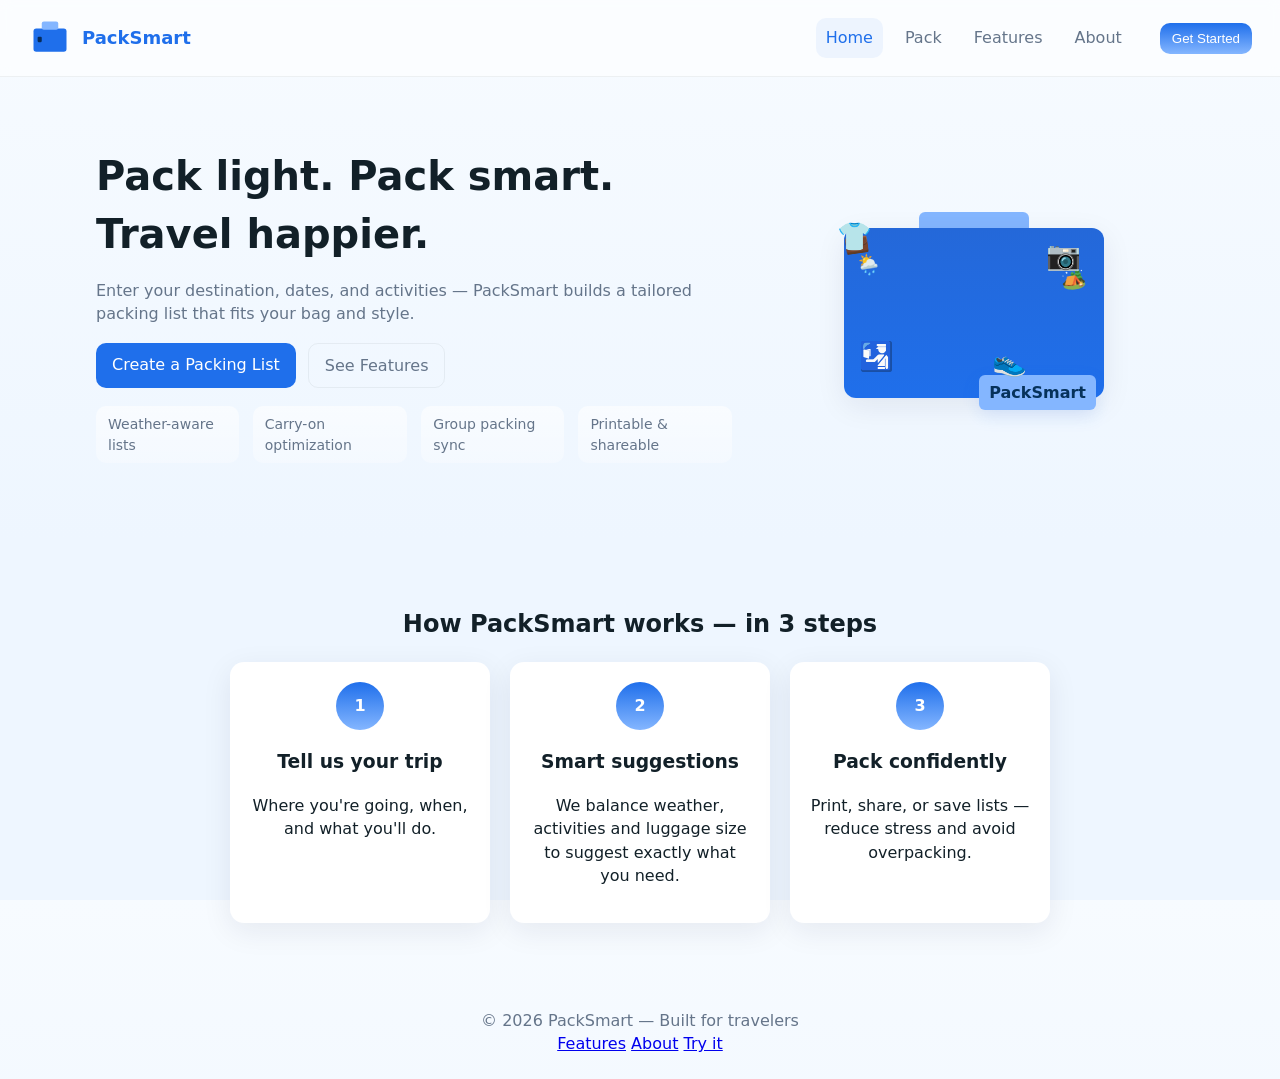
==== index.html @ b8e36433 "Add files via upload" ====
<!doctype html>
<html lang="en">
<head>
  <meta charset="utf-8" />
  <meta name="viewport" content="width=device-width,initial-scale=1"/>
  <title>PackSmart — Pack Perfectly Every Trip</title>
  <link rel="stylesheet" href="styles.css" />
  <script src="global.js" defer></script>
</head>
<body class="page-home">
  <header class="site-header">
    <a class="logo" href="index.html" aria-label="PackSmart home">
      <!-- simple suitcase svg logo -->
      <svg viewBox="0 0 64 64" width="44" height="44" aria-hidden="true">
        <rect x="8" y="18" width="48" height="34" rx="4" fill="#1f6feb"></rect>
        <rect x="20" y="8" width="24" height="12" rx="3" fill="#84b6ff"></rect>
        <rect x="14" y="30" width="6" height="8" rx="1.5" fill="#062b5a"></rect>
      </svg>
      <span>PackSmart</span>
    </a>

    <nav class="nav">
      <a href="index.html" class="nav-link current">Home</a>
      <a href="pack.html" class="nav-link">Pack</a>
      <a href="features.html" class="nav-link">Features</a>
      <a href="about.html" class="nav-link">About</a>
    </nav>

    <button class="cta" onclick="location.href='pack.html'">Get Started</button>
    <button class="burger" aria-label="Open menu" aria-expanded="false">
      <span></span><span></span><span></span>
    </button>
  </header>

  <main class="hero">
    <div class="hero-left">
      <h1 class="hero-title">Pack light. Pack smart. Travel happier.</h1>
      <p class="hero-sub">Enter your destination, dates, and activities — PackSmart builds a tailored packing list that fits your bag and style.</p>
      <div class="hero-actions">
        <a class="btn btn-primary" href="pack.html">Create a Packing List</a>
        <a class="btn btn-ghost" href="features.html">See Features</a>
      </div>

      <ul class="quick-features">
        <li>Weather-aware lists</li>
        <li>Carry-on optimization</li>
        <li>Group packing sync</li>
        <li>Printable & shareable</li>
      </ul>
    </div>

    <div class="hero-right">
      <!-- animated interactive suitcase -->
      <div class="suitcase-wrap">
        <div class="suitcase">
          <div class="suitcase-handle"></div>
          <div class="suitcase-body">
            <div class="tag">PackSmart</div>
            <div class="suitcase-sticker sticker-1">🌦️</div>
            <div class="suitcase-sticker sticker-2">🏕️</div>
            <div class="suitcase-sticker sticker-3">💼</div>
          </div>
        </div>

        <div class="floating-items">
          <div class="item shirt">👕</div>
          <div class="item camera">📷</div>
          <div class="item shoes">👟</div>
          <div class="item passport">🛂</div>
        </div>
      </div>
    </div>
  </main>

  <section class="how-it-works">
    <h2>How PackSmart works — in 3 steps</h2>
    <div class="steps">
      <div class="step">
        <div class="step-icon">1</div>
        <h3>Tell us your trip</h3>
        <p>Where you're going, when, and what you'll do.</p>
      </div>
      <div class="step">
        <div class="step-icon">2</div>
        <h3>Smart suggestions</h3>
        <p>We balance weather, activities and luggage size to suggest exactly what you need.</p>
      </div>
      <div class="step">
        <div class="step-icon">3</div>
        <h3>Pack confidently</h3>
        <p>Print, share, or save lists — reduce stress and avoid overpacking.</p>
      </div>
    </div>
  </section>

  <footer class="site-footer">
    <div>© <span id="year"></span> PackSmart — Built for travelers</div>
    <nav class="footer-nav">
      <a href="features.html">Features</a>
      <a href="about.html">About</a>
      <a href="pack.html">Try it</a>
    </nav>
  </footer>

  <script>
    // small inline script for year & header animation
    document.getElementById('year').textContent = new Date().getFullYear();
    // animate hero floating items on load
    window.addEventListener('load', () => {
      document.querySelector('.suitcase').classList.add('enter');
      document.querySelector('.floating-items').classList.add('float-in');
    });
  </script>
</body>
</html>
---- styles.css ----
/* PackSmart — styles.css
   Modern, responsive layout with many animations.
   Keep this file alongside the HTML files.
   NOTE: uses CSS variables for easy theming.
*/

:root{
  --bg:#f7fbff;
  --card:#ffffff;
  --muted:#65758a;
  --accent:#1f6feb;
  --accent-2:#84b6ff;
  --glass: rgba(255,255,255,0.6);
  --radius: 12px;
  --shadow: 0 8px 30px rgba(20,30,60,0.08);
  --glass-border: 1px solid rgba(255,255,255,0.55);
  font-family: Inter, ui-sans-serif, system-ui, -apple-system, "Segoe UI", Roboto, "Helvetica Neue", Arial;
}

*{box-sizing:border-box}
html,body{height:100%}
body{
  margin:0;
  background: linear-gradient(180deg,var(--bg), #eef6ff 60%);
  color:#122028;
  -webkit-font-smoothing:antialiased;
  -moz-osx-font-smoothing:grayscale;
  line-height:1.45;
}

/* header */
.site-header{
  display:flex;
  align-items:center;
  gap:18px;
  padding:16px 28px;
  position:sticky;
  top:0;
  backdrop-filter: blur(6px) saturate(120%);
  background: rgba(255,255,255,0.55);
  border-bottom: 1px solid rgba(18,32,40,0.06);
  z-index:40;
}
.logo{
  display:flex;
  align-items:center;
  gap:10px;
  text-decoration:none;
  color:var(--accent);
  font-weight:700;
  font-size:18px;
}
.nav{display:flex;gap:12px; margin-left:auto}
.nav-link{color:var(--muted); text-decoration:none; padding:8px 10px; border-radius:10px;}
.nav-link.current, .nav-link:hover{color:var(--accent); background:rgba(31,111,235,0.06)}
.cta{margin-left:10px; background:linear-gradient(180deg,var(--accent),var(--accent-2)); border:none; color:white; padding:8px 12px; border-radius:10px; cursor:pointer}
.burger{display:none; border:none; background:none; margin-left:8px; cursor:pointer}
.burger span{display:block; width:20px; height:2px; background:var(--muted); margin:4px 0; border-radius:2px}

/* hero */
.hero{
  display:grid;
  grid-template-columns: 1fr 420px;
  gap:32px;
  align-items:center;
  padding:56px 56px 32px;
  max-width:1200px;
  margin:0 auto;
}
.hero-left .hero-title{font-size:40px; margin:0 0 12px}
.hero-sub{color:var(--muted); margin-bottom:18px}
.hero-actions{display:flex; gap:12px; margin-bottom:18px}
.btn{display:inline-block; padding:10px 16px; border-radius:10px; text-decoration:none}
.btn-primary{background:var(--accent); color:#fff}
.btn-ghost{background:transparent; border:1px solid rgba(18,32,40,0.06); color:var(--muted)}

/* suitcase animation */
.suitcase-wrap{position:relative; width:100%; height:360px; display:flex; align-items:center; justify-content:center}
.suitcase{width:260px; height:170px; border-radius:12px; transform-origin:center; transition:transform 0.8s cubic-bezier(.2,.9,.2,1)}
.suitcase.enter{animation:popIn 900ms cubic-bezier(.2,.9,.2,1) both}
@keyframes popIn { from { transform: translateY(20px) scale(.96); opacity:0 } to { transform: translateY(0) scale(1); opacity:1 } }
.suitcase-body{position:relative; width:100%; height:100%; background:linear-gradient(180deg,#2468d9 0%, #1f6feb 100%); border-radius:12px; box-shadow:var(--shadow); display:flex}
.suitcase-handle{position:absolute; top:-16px; left:50%; transform:translateX(-50%); width:110px; height:20px; background:#84b6ff; border-radius:6px 6px 3px 3px;}

.suitcase-sticker{position:absolute; font-size:20px; transform:rotate(-8deg); animation:sticker-bob 5s ease-in-out infinite}
@keyframes sticker-bob { 0%,100%{ transform:translateY(0) rotate(-8deg)} 50%{ transform:translateY(-6px) rotate(-6deg)} }
.sticker-1{left:12px; top:22px}
.sticker-2{right:18px; top:36px}
.tag{position:absolute; right:8px; bottom:-12px; background:var(--accent-2); color:#06325b; padding:6px 10px; border-radius:6px; font-weight:600; box-shadow:0 6px 18px rgba(31,111,235,0.12)}

.floating-items{position:absolute; width:360px; height:240px; pointer-events:none}
.item{position:absolute; font-size:28px; opacity:0; transform:translateY(20px) rotate(-8deg)}
.float-in .item{animation:floatIn 1100ms cubic-bezier(.2,.9,.2,1) forwards}
@keyframes floatIn { to { opacity:1; transform:translateY(0) rotate(0) } }
.item.shirt{left:12%; top:10%; animation-delay:200ms}
.item.camera{left:70%; top:18%; animation-delay:400ms}
.item.shoes{left:55%; top:62%; animation-delay:600ms}
.item.passport{left:18%; top:60%; animation-delay:900ms}

/* quick features */
.quick-features{display:flex; gap:14px; list-style:none; padding:0; margin-top:18px}
.quick-features li{background:linear-gradient(180deg, rgba(255,255,255,0.6), rgba(255,255,255,0.3)); border-radius:10px; padding:8px 12px; color:var(--muted); font-size:14px}

/* how it works */
.how-it-works{max-width:1000px; margin:34px auto; padding:28px; text-align:center}
.steps{display:flex; gap:20px; justify-content:center; margin-top:20px}
.step{background:var(--card); padding:20px; border-radius:14px; width:260px; box-shadow:var(--shadow); transition:transform .3s}
.step:hover{transform:translateY(-8px)}
.step-icon{width:48px; height:48px; border-radius:50%; background:linear-gradient(180deg,var(--accent),var(--accent-2)); color:white; display:flex; align-items:center; justify-content:center; font-weight:700; margin:0 auto 12px}

/* layout for pack page */
.container{max-width:1100px; margin:30px auto; padding:0 18px; display:flex; gap:26px; align-items:flex-start}
.pack-left{flex:0 0 360px}
.pack-right{flex:1}

/* cards */
.card{background:var(--card); border-radius:var(--radius); box-shadow:var(--shadow); padding:18px}
.hidden{display:none}
.row{display:flex; gap:12px}
label{display:block; margin-bottom:12px; color:#102126}
input,select,textarea{width:100%; padding:10px; border-radius:8px; border:1px solid rgba(10,20,30,0.06)}
textarea{min-height:72px; resize:vertical}
.chips label{display:inline-block; background:#f3f8ff; padding:8px 10px; margin:6px 6px 0 0; border-radius:10px; font-size:14px}

/* result list */
.result-header{display:flex; justify-content:space-between; align-items:center; gap:12px}
.result-actions .btn{margin-left:8px}
.meta{color:var(--muted); font-size:13px; margin:8px 0}
.packing-list{list-style:none; padding:0; margin:12px 0}
.packing-list li{display:flex; justify-content:space-between; padding:8px 10px; border-radius:10px; margin-bottom:8px; align-items:center; background:linear-gradient(180deg,#fff,#fbfdff)}
.packing-list li .item-left{display:flex; gap:12px; align-items:center}
.packing-list li .badge{background:#eef6ff; color:var(--accent); padding:6px 8px; border-radius:8px; font-weight:600}

/* estimates */
.estimates{display:flex; gap:14px; justify-content:flex-end; color:var(--muted); font-size:14px; margin-top:8px}

/* saved lists */
.saved ul{list-style:none; padding:0; margin:0}
.saved li{padding:8px 10px; border-radius:8px; margin:6px 0; display:flex; justify-content:space-between; align-items:center}
.saved li .btn{margin-left:10px}

/* footer */
.site-footer{margin-top:30px; padding:24px; text-align:center; color:var(--muted)}

/* responsive */
@media (max-width:980px){
  .hero{grid-template-columns:1fr; gap:18px}
  .container{flex-direction:column}
  .nav{display:none}
  .burger{display:block}
}

/* small utilities */
.small{font-size:12px; color:var(--muted)}
.center{display:flex; align-items:center; justify-content:center}

/* extra animations for visuals on features page */
.animated-closet{height:120px; background:linear-gradient(90deg,#fff,#f3fbff); border-radius:8px; position:relative; overflow:hidden}
.animated-closet::after{content:''; position:absolute; left:-40%; top:-10%; width:60%; height:160%; transform:rotate(25deg); background:linear-gradient(90deg, transparent, rgba(31,111,235,0.06)); animation:shine 3s linear infinite}
@keyframes shine{to{left:140%}}

/* print friendly */
@media print{
  .site-header, .site-footer, .nav, .cta, .burger{display:none}
  body{background:white}
  .card{box-shadow:none}
}
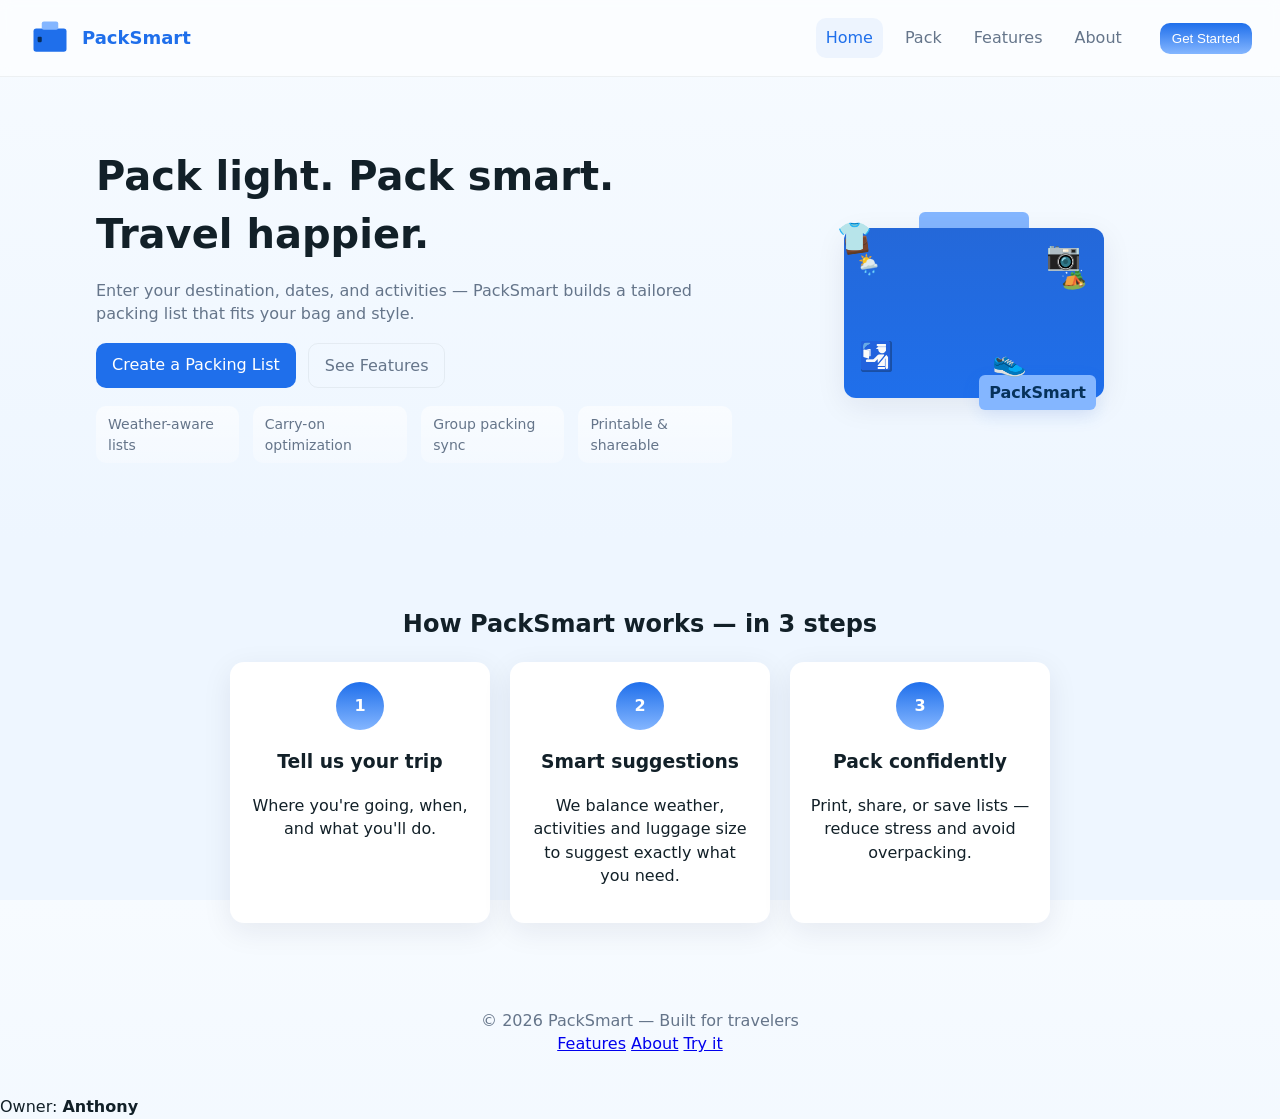
==== commit 1f6e9382: "Update index.html" ====
--- a/index.html
+++ b/index.html
@@ -111,5 +111,10 @@
       document.querySelector('.floating-items').classList.add('float-in');
     });
   </script>
+  <!-- Footer -->
+<footer class="footer">
+  <p>Owner: <strong>Anthony</strong></p>
+</footer>
+
 </body>
 </html>
